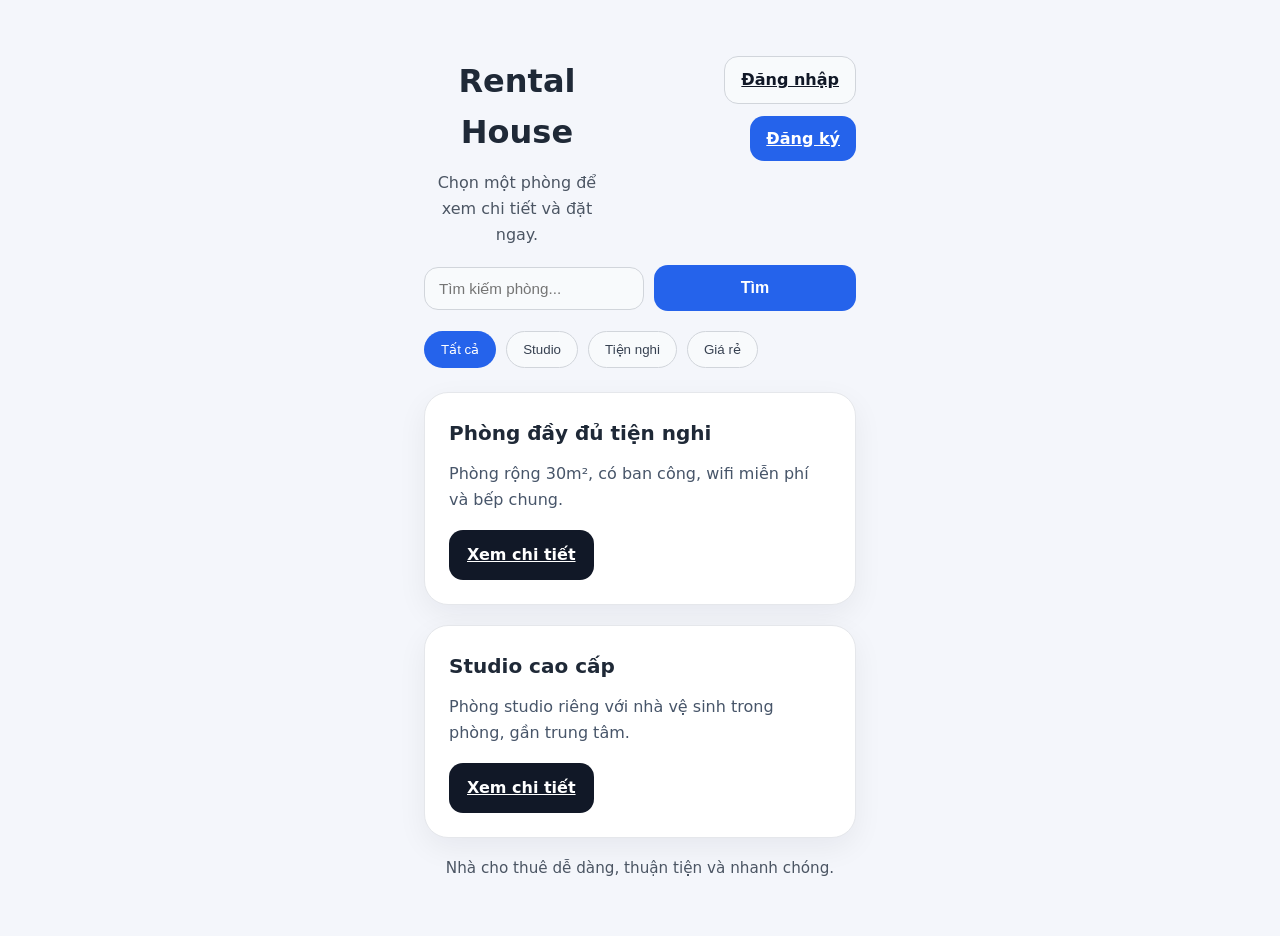
==== rental-house/index.html @ 6c4f319d "cập nhật css và index" ====
<!DOCTYPE html>
<html lang="en">
<head>
    <meta charset="UTF-8">
    <meta name="viewport" content="width=device-width, initial-scale=1.0">
    <title>Rental House</title>
    <link rel="stylesheet" href="assets/css/style.css">
</head>
<body>
    <div class="page-container">
        <header>
            <div class="top-row">
                <div class="hero-text">
                    <h1>Rental House</h1>
                    <p>Chọn một phòng để xem chi tiết và đặt ngay.</p>
                </div>
                <div class="top-actions">
                    <a class="button secondary" href="login.html">Đăng nhập</a>
                    <a class="button primary" href="register.html">Đăng ký</a>
                </div>
            </div>

            <div class="search-row">
                <div class="search-box">
                    <input type="search" placeholder="Tìm kiếm phòng...">
                    <button class="button primary" type="button">Tìm</button>
                </div>
            </div>

            <div class="nav-toolbar">
                <div class="filter-tabs">
                    <button class="tab active">Tất cả</button>
                    <button class="tab">Studio</button>
                    <button class="tab">Tiện nghi</button>
                    <button class="tab">Giá rẻ</button>
                </div>
            </div>
        </header>

        <main>
            <section class="house-list">
                <article class="card">
                    <h2>Phòng đầy đủ tiện nghi</h2>
                    <p>Phòng rộng 30m², có ban công, wifi miễn phí và bếp chung.</p>
                    <a class="button" href="room.html">Xem chi tiết</a>
                </article>

                <article class="card">
                    <h2>Studio cao cấp</h2>
                    <p>Phòng studio riêng với nhà vệ sinh trong phòng, gần trung tâm.</p>
                    <a class="button" href="room.html">Xem chi tiết</a>
                </article>
            </section>
        </main>

        <footer>
            <p>Nhà cho thuê dễ dàng, thuận tiện và nhanh chóng.</p>
        </footer>
    </div>
</body>
</html>
---- rental-house/assets/css/style.css ----
﻿* {
    box-sizing: border-box;
    margin: 0;
    padding: 0;
}

body {
    font-family: Inter, system-ui, sans-serif;
    background: #f4f6fb;
    color: #1f2937;
    line-height: 1.6;
}

.page-container {
    max-width: 480px;
    margin: 32px auto;
    padding: 24px;
}

header {
    text-align: center;
    margin-bottom: 24px;
}

h1 {
    margin-bottom: 12px;
    font-size: 2rem;
}

p {
    color: #4b5563;
}

.auth-card,
.profile-card {
    background: #ffffff;
    border: 1px solid #e5e7eb;
    border-radius: 20px;
    box-shadow: 0 14px 40px rgba(15, 23, 42, 0.08);
    padding: 24px;
}

.social-login {
    display: grid;
    gap: 12px;
    margin-bottom: 20px;
}

.social-button {
    width: 100%;
    padding: 12px 16px;
    border: none;
    border-radius: 12px;
    font-size: 0.95rem;
    cursor: pointer;
}

.social-button.google {
    background: #fff;
    color: #111;
    border: 1px solid #d1d5db;
}

.social-button.facebook {
    background: #1877f2;
    color: #fff;
}

.separator {
    display: flex;
    align-items: center;
    gap: 12px;
    margin: 20px 0;
    color: #6b7280;
    font-size: 0.85rem;
}

.separator::before,
.separator::after {
    content: "";
    flex: 1;
    height: 1px;
    background: #e5e7eb;
}

.form-field {
    display: block;
    font-size: 0.95rem;
    color: #334155;
    margin-bottom: 16px;
}

.form-field input {
    width: 100%;
    margin-top: 8px;
    padding: 12px 14px;
    border: 1px solid #d1d5db;
    border-radius: 12px;
    background: #f8fafc;
    font-size: 0.95rem;
}

.form-footer {
    display: flex;
    justify-content: flex-end;
    margin-bottom: 16px;
}

.text-link {
    color: #2563eb;
    text-decoration: none;
    font-size: 0.92rem;
}

.button {
    display: inline-flex;
    align-items: center;
    justify-content: center;
    width: 100%;
    padding: 14px 16px;
    border-radius: 14px;
    border: none;
    font-size: 1rem;
    font-weight: 600;
    cursor: pointer;
    transition: transform 0.15s ease, box-shadow 0.15s ease;
    background: #111827;
    color: #fff;
}

.button.primary {
    background: #2563eb;
}

.button.secondary {
    background: #f8fafc;
    color: #111827;
    border: 1px solid #d1d5db;
}

.button.danger {
    background: #dc2626;
}

.button:hover {
    transform: translateY(-1px);
}

footer {
    margin-top: 18px;
    text-align: center;
    font-size: 0.95rem;
}

footer a {
    color: #2563eb;
    text-decoration: none;
}

.profile-header {
    display: flex;
    align-items: center;
    gap: 16px;
    margin-bottom: 24px;
}

.avatar-placeholder {
    width: 72px;
    height: 72px;
    border-radius: 50%;
    background: #e0e7ff;
    color: #3730a3;
    display: grid;
    place-items: center;
    font-size: 2rem;
    font-weight: 700;
}

.profile-details {
    display: grid;
    gap: 12px;
    margin-bottom: 24px;
}

.profile-row {
    display: flex;
    justify-content: space-between;
    padding: 12px 16px;
    background: #f8fafc;
    border-radius: 14px;
    color: #334155;
}

.profile-row span {
    color: #6b7280;
}

.profile-actions {
    display: grid;
    gap: 12px;
}

.top-row {
    display: flex;
    justify-content: space-between;
    align-items: flex-start;
    gap: 24px;
    margin-bottom: 18px;
}

.top-actions {
    display: flex;
    justify-content: flex-end;
    gap: 12px;
    width: 100%;
    flex-wrap: wrap;
}

.top-actions .button {
    width: auto;
    padding: 10px 16px;
}

.hero-text {
    max-width: 70%;
}

.search-row {
    margin-bottom: 20px;
}

.nav-toolbar {
    display: grid;
    gap: 18px;
    margin-top: 8px;
}

.filter-tabs {
    display: flex;
    flex-wrap: wrap;
    gap: 10px;
}

.tab {
    padding: 10px 16px;
    border: 1px solid #d1d5db;
    border-radius: 999px;
    background: #f8fafc;
    color: #374151;
    cursor: pointer;
    transition: background 0.15s ease, color 0.15s ease;
}

.tab.active,
.tab:hover {
    background: #2563eb;
    color: #ffffff;
    border-color: transparent;
}

.search-box {
    display: flex;
    gap: 10px;
    align-items: center;
}

.search-box input {
    flex: 1;
    padding: 12px 14px;
    border: 1px solid #d1d5db;
    border-radius: 14px;
    background: #f8fafc;
    font-size: 0.95rem;
}

.house-list {
    display: grid;
    gap: 20px;
}

.card {
    background: #ffffff;
    border: 1px solid #e5e7eb;
    border-radius: 24px;
    padding: 24px;
    box-shadow: 0 10px 30px rgba(15, 23, 42, 0.06);
}

.card h2 {
    margin-bottom: 12px;
    font-size: 1.25rem;
}

.card p {
    margin-bottom: 18px;
    color: #475569;
}

.card .button {
    width: auto;
    padding: 12px 18px;
}

@media (max-width: 540px) {
    .page-container {
        padding: 18px;
    }

    .auth-card,
    .profile-card,
    .card {
        padding: 20px;
    }

    .search-box {
        flex-direction: column;
    }

    .search-box input {
        width: 100%;
    }
}
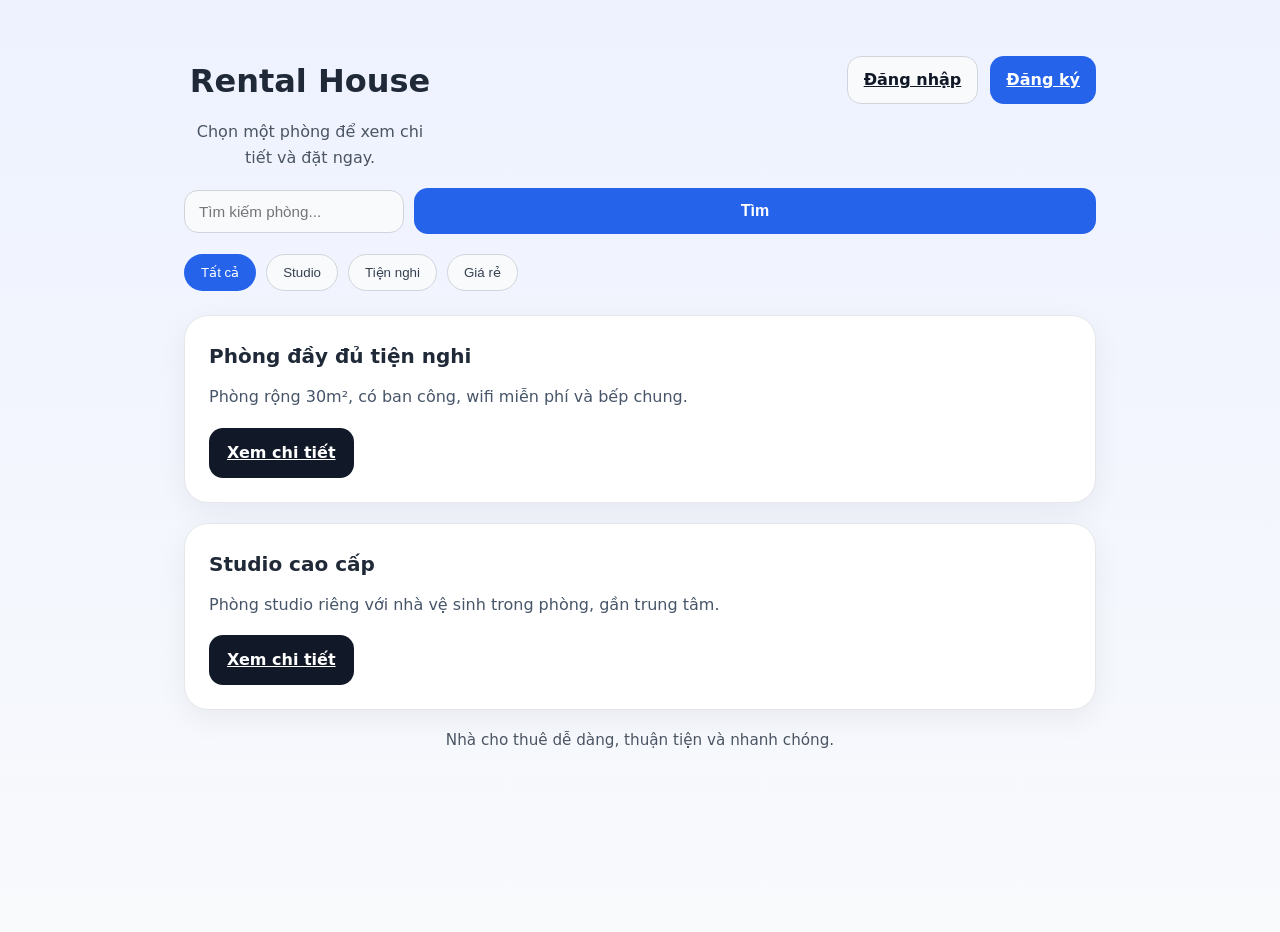
==== commit e319e0e0: "update index và thêm rooms , room-roomdetail" ====
--- a/rental-house/index.html
+++ b/rental-house/index.html
@@ -15,8 +15,8 @@
                     <p>Chọn một phòng để xem chi tiết và đặt ngay.</p>
                 </div>
                 <div class="top-actions">
-                    <a class="button secondary" href="login.html">Đăng nhập</a>
-                    <a class="button primary" href="register.html">Đăng ký</a>
+                    <a class="button secondary" href="logion and profile/login.html">Đăng nhập</a>
+                    <a class="button primary" href="logion and profile/register.html">Đăng ký</a>
                 </div>
             </div>
 
@@ -42,13 +42,13 @@
                 <article class="card">
                     <h2>Phòng đầy đủ tiện nghi</h2>
                     <p>Phòng rộng 30m², có ban công, wifi miễn phí và bếp chung.</p>
-                    <a class="button" href="room.html">Xem chi tiết</a>
+                    <a class="button" href="rooms.html">Xem chi tiết</a>
                 </article>
 
                 <article class="card">
                     <h2>Studio cao cấp</h2>
                     <p>Phòng studio riêng với nhà vệ sinh trong phòng, gần trung tâm.</p>
-                    <a class="button" href="room.html">Xem chi tiết</a>
+                    <a class="button" href="rooms.html">Xem chi tiết</a>
                 </article>
             </section>
         </main>
--- a/rental-house/assets/css/style.css
+++ b/rental-house/assets/css/style.css
@@ -6,15 +6,21 @@
 
 body {
     font-family: Inter, system-ui, sans-serif;
-    background: #f4f6fb;
+    background: linear-gradient(180deg, #eef2ff 0%, #f8fafc 100%);
     color: #1f2937;
     line-height: 1.6;
+    min-height: 100vh;
 }
 
 .page-container {
-    max-width: 480px;
+    max-width: 960px;
     margin: 32px auto;
     padding: 24px;
+}
+
+.page-container.rooms-page,
+.page-container.room-detail-page {
+    max-width: 1080px;
 }
 
 header {
@@ -301,22 +307,325 @@
     padding: 12px 18px;
 }
 
-@media (max-width: 540px) {
+.rooms-page .room-hero-card {
+    display: grid;
+    grid-template-columns: 1fr 1fr;
+    gap: 28px;
+    padding: 28px;
+    border-radius: 32px;
+    background: linear-gradient(135deg, #3730a3 0%, #2563eb 100%);
+    color: #ffffff;
+    overflow: hidden;
+    box-shadow: 0 28px 80px rgba(37, 99, 235, 0.18);
+}
+
+.rooms-page .room-hero-card img.room-hero-image {
+    width: 100%;
+    height: 340px;
+    object-fit: cover;
+    border-radius: 24px;
+    box-shadow: 0 20px 40px rgba(15, 23, 42, 0.22);
+}
+
+.rooms-page .room-hero-copy {
+    display: grid;
+    gap: 18px;
+    align-items: center;
+}
+
+.rooms-page .eyebrow {
+    text-transform: uppercase;
+    letter-spacing: 0.2em;
+    color: rgba(255, 255, 255, 0.72);
+    font-weight: 700;
+    font-size: 0.85rem;
+}
+
+.rooms-page .room-hero-copy h1 {
+    margin: 0;
+    font-size: clamp(2rem, 4vw, 3.25rem);
+    line-height: 1;
+}
+
+.rooms-page .room-hero-copy p {
+    margin: 0;
+    color: rgba(255, 255, 255, 0.9);
+    max-width: 680px;
+    font-size: 1rem;
+}
+
+.rooms-page .room-hero-actions {
+    display: flex;
+    flex-wrap: wrap;
+    gap: 12px;
+}
+
+.rooms-page .overview-banner {
+    display: grid;
+    grid-template-columns: repeat(auto-fit, minmax(180px, 1fr));
+    gap: 16px;
+    margin: 30px 0 18px;
+}
+
+.rooms-page .overview-item {
+    background: #ffffff;
+    border-radius: 22px;
+    padding: 18px 22px;
+    box-shadow: 0 18px 40px rgba(15, 23, 42, 0.08);
+}
+
+.rooms-page .overview-item strong {
+    display: block;
+    margin-bottom: 8px;
+    color: #111827;
+    font-size: 1.1rem;
+}
+
+.rooms-page .overview-item span {
+    color: #6b7280;
+    font-size: 0.95rem;
+}
+
+.rooms-page .search-bar {
+    display: grid;
+    gap: 18px;
+    margin-bottom: 28px;
+}
+
+.rooms-page .search-bar input {
+    width: 100%;
+    padding: 16px 18px;
+    border-radius: 20px;
+    border: 1px solid #d1d5db;
+    background: #ffffff;
+    font-size: 1rem;
+}
+
+.rooms-page .filter-row {
+    display: flex;
+    flex-wrap: wrap;
+    gap: 12px;
+}
+
+.rooms-page .filter-row button {
+    border-radius: 999px;
+    padding: 12px 18px;
+    border: 1px solid #d1d5db;
+    background: #ffffff;
+    color: #334155;
+    cursor: pointer;
+    transition: background 0.15s ease, color 0.15s ease;
+}
+
+.rooms-page .filter-row button.active,
+.rooms-page .filter-row button:hover {
+    background: #2563eb;
+    color: #ffffff;
+    border-color: transparent;
+}
+
+.rooms-page .house-list {
+    display: grid;
+    gap: 24px;
+}
+
+.rooms-page .listing-card {
+    grid-template-columns: 320px 1fr;
+    display: grid;
+    gap: 0;
+    background: #ffffff;
+    border-radius: 28px;
+    overflow: hidden;
+    box-shadow: 0 18px 48px rgba(15, 23, 42, 0.08);
+}
+
+.rooms-page .listing-image {
+    width: 100%;
+    min-height: 320px;
+    object-fit: cover;
+}
+
+.rooms-page .listing-info {
+    padding: 28px;
+    display: grid;
+    gap: 16px;
+}
+
+.rooms-page .listing-info h3 {
+    margin: 0;
+    font-size: 1.4rem;
+    color: #111827;
+}
+
+.rooms-page .listing-info p {
+    margin: 0;
+    color: #475569;
+    line-height: 1.7;
+}
+
+.rooms-page .listing-meta {
+    display: grid;
+    gap: 10px;
+    color: #475569;
+    font-size: 0.95rem;
+}
+
+.rooms-page .listing-meta span {
+    display: flex;
+    justify-content: space-between;
+    gap: 12px;
+}
+
+.rooms-page .listing-tag {
+    display: inline-flex;
+    align-items: center;
+    justify-content: center;
+    max-width: fit-content;
+    padding: 10px 16px;
+    border-radius: 999px;
+    border: 1px solid rgba(37, 99, 235, 0.18);
+    background: #eff6ff;
+    color: #2563eb;
+    font-size: 0.92rem;
+    font-weight: 600;
+}
+
+.room-detail-page .room-detail-header {
+    display: grid;
+    grid-template-columns: 1.8fr 1fr;
+    gap: 28px;
+    margin-bottom: 30px;
+}
+
+.room-detail-page .room-detail-header .room-hero-card {
+    background: #ffffff;
+    color: #111827;
+    border-radius: 32px;
+    padding: 0;
+    overflow: hidden;
+    box-shadow: 0 28px 80px rgba(15, 23, 42, 0.08);
+}
+
+.room-detail-page .room-detail-header .room-hero-card img {
+    width: 100%;
+    min-height: 440px;
+    object-fit: cover;
+}
+
+.room-detail-page .room-hero-content {
+    padding: 32px;
+    display: grid;
+    gap: 18px;
+}
+
+.room-detail-page .room-hero-content h1 {
+    margin: 0;
+    font-size: 2.25rem;
+    line-height: 1.05;
+}
+
+.room-detail-page .room-hero-content p {
+    margin: 0;
+    color: #475569;
+    font-size: 1rem;
+    line-height: 1.85;
+}
+
+.room-detail-page .room-hero-actions {
+    justify-content: flex-start;
+    flex-wrap: wrap;
+    gap: 12px;
+}
+
+.room-detail-page .room-detail-grid {
+    display: grid;
+    grid-template-columns: 2fr 1fr;
+    gap: 24px;
+    margin-bottom: 30px;
+}
+
+.room-detail-page .property-summary {
+    background: #ffffff;
+    border-radius: 32px;
+    padding: 28px;
+    box-shadow: 0 18px 45px rgba(15, 23, 42, 0.08);
+}
+
+.room-detail-page .property-summary h2 {
+    margin-top: 0;
+    margin-bottom: 18px;
+    font-size: 1.35rem;
+}
+
+.room-detail-page .property-summary p {
+    color: #475569;
+    line-height: 1.8;
+}
+
+.room-detail-page .property-details {
+    margin-top: 24px;
+    display: grid;
+    gap: 14px;
+}
+
+.room-detail-page .property-details span {
+    display: flex;
+    justify-content: space-between;
+    gap: 12px;
+    padding: 14px 0;
+    border-bottom: 1px solid #eef2ff;
+    color: #334155;
+}
+
+.room-detail-page .property-details span:last-child {
+    border-bottom: none;
+}
+
+.room-detail-page .property-details strong {
+    color: #0f172a;
+}
+
+.room-detail-page .property-details em {
+    color: #475569;
+    font-style: normal;
+}
+
+.room-detail-page .gallery-grid {
+    display: grid;
+    gap: 18px;
+}
+
+.room-detail-page .gallery-grid img {
+    width: 100%;
+    border-radius: 24px;
+    object-fit: cover;
+    min-height: 220px;
+}
+
+@media (max-width: 860px) {
+    .rooms-page .room-hero-card,
+    .rooms-page .listing-card,
+    .room-detail-page .room-detail-header,
+    .room-detail-page .room-detail-grid {
+        grid-template-columns: 1fr;
+    }
+
+    .rooms-page .filter-row,
+    .room-detail-page .room-detail-header {
+        grid-template-columns: 1fr;
+    }
+}
+
+@media (max-width: 640px) {
     .page-container {
         padding: 18px;
     }
 
-    .auth-card,
-    .profile-card,
-    .card {
-        padding: 20px;
+    .rooms-page .room-hero-copy h1 {
+        font-size: 2rem;
     }
 
-    .search-box {
-        flex-direction: column;
+    .rooms-page .listing-card {
+        border-radius: 22px;
     }
-
-    .search-box input {
-        width: 100%;
-    }
-}
+}
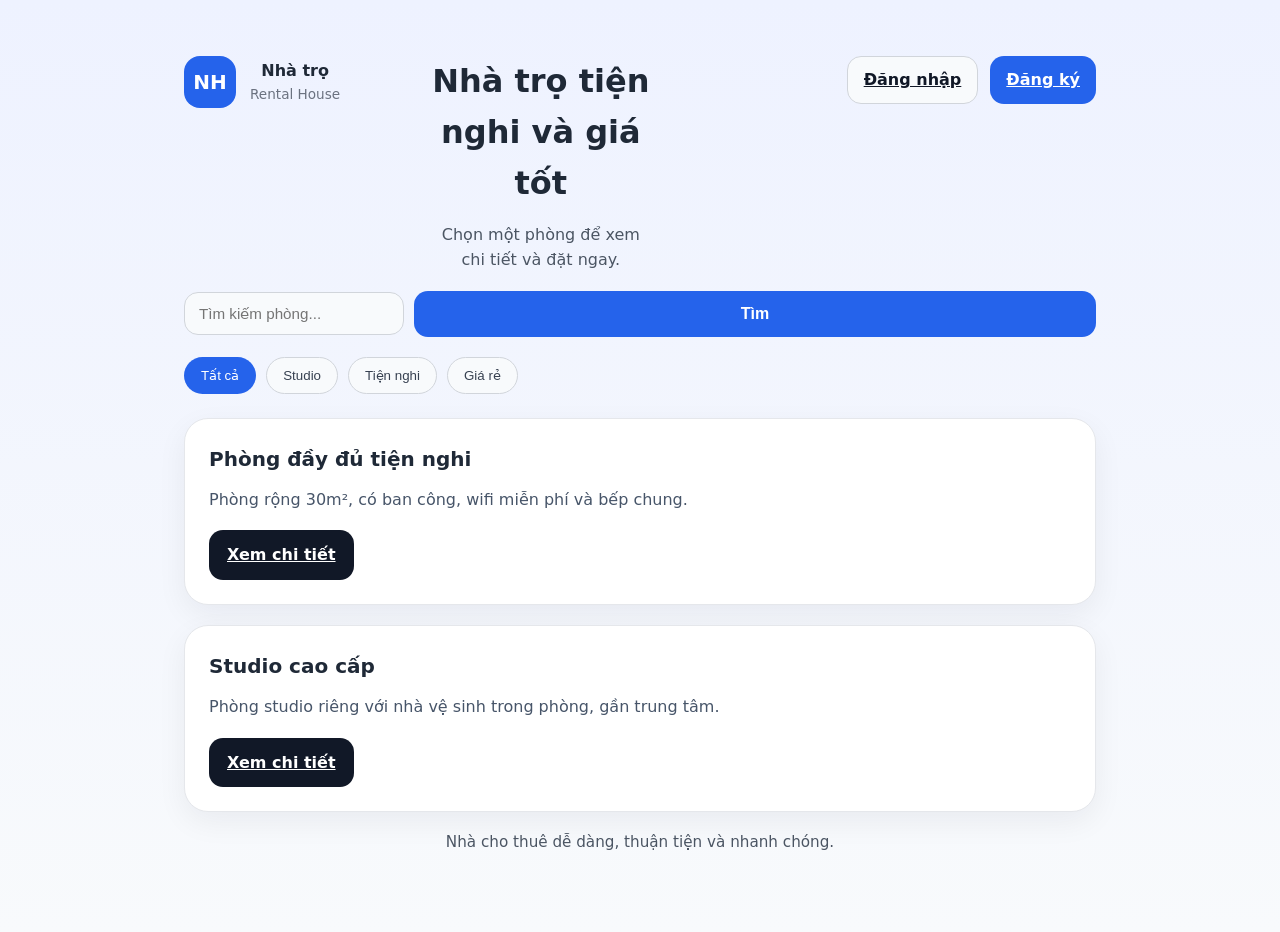
==== commit b66b5013: "sửa lại index" ====
--- a/rental-house/index.html
+++ b/rental-house/index.html
@@ -1,17 +1,24 @@
 <!DOCTYPE html>
-<html lang="en">
+<html lang="vi">
 <head>
     <meta charset="UTF-8">
     <meta name="viewport" content="width=device-width, initial-scale=1.0">
-    <title>Rental House</title>
+    <title>Nhà trọ</title>
     <link rel="stylesheet" href="assets/css/style.css">
 </head>
 <body>
     <div class="page-container">
         <header>
             <div class="top-row">
+                <div class="logo-brand">
+                    <div class="logo-icon">NH</div>
+                    <div class="logo-text">
+                        <strong>Nhà trọ</strong>
+                        <span>Rental House</span>
+                    </div>
+                </div>
                 <div class="hero-text">
-                    <h1>Rental House</h1>
+                    <h1>Nhà trọ tiện nghi và giá tốt</h1>
                     <p>Chọn một phòng để xem chi tiết và đặt ngay.</p>
                 </div>
                 <div class="top-actions">
--- a/rental-house/assets/css/style.css
+++ b/rental-house/assets/css/style.css
@@ -220,6 +220,36 @@
     gap: 12px;
     width: 100%;
     flex-wrap: wrap;
+}
+
+.logo-brand {
+    display: flex;
+    align-items: center;
+    gap: 14px;
+    min-width: 220px;
+}
+
+.logo-icon {
+    width: 52px;
+    height: 52px;
+    border-radius: 16px;
+    display: grid;
+    place-items: center;
+    background: #2563eb;
+    color: #ffffff;
+    font-weight: 700;
+    font-size: 1.25rem;
+}
+
+.logo-text strong {
+    display: block;
+    font-size: 1rem;
+}
+
+.logo-text span {
+    display: block;
+    font-size: 0.85rem;
+    color: #6b7280;
 }
 
 .top-actions .button {
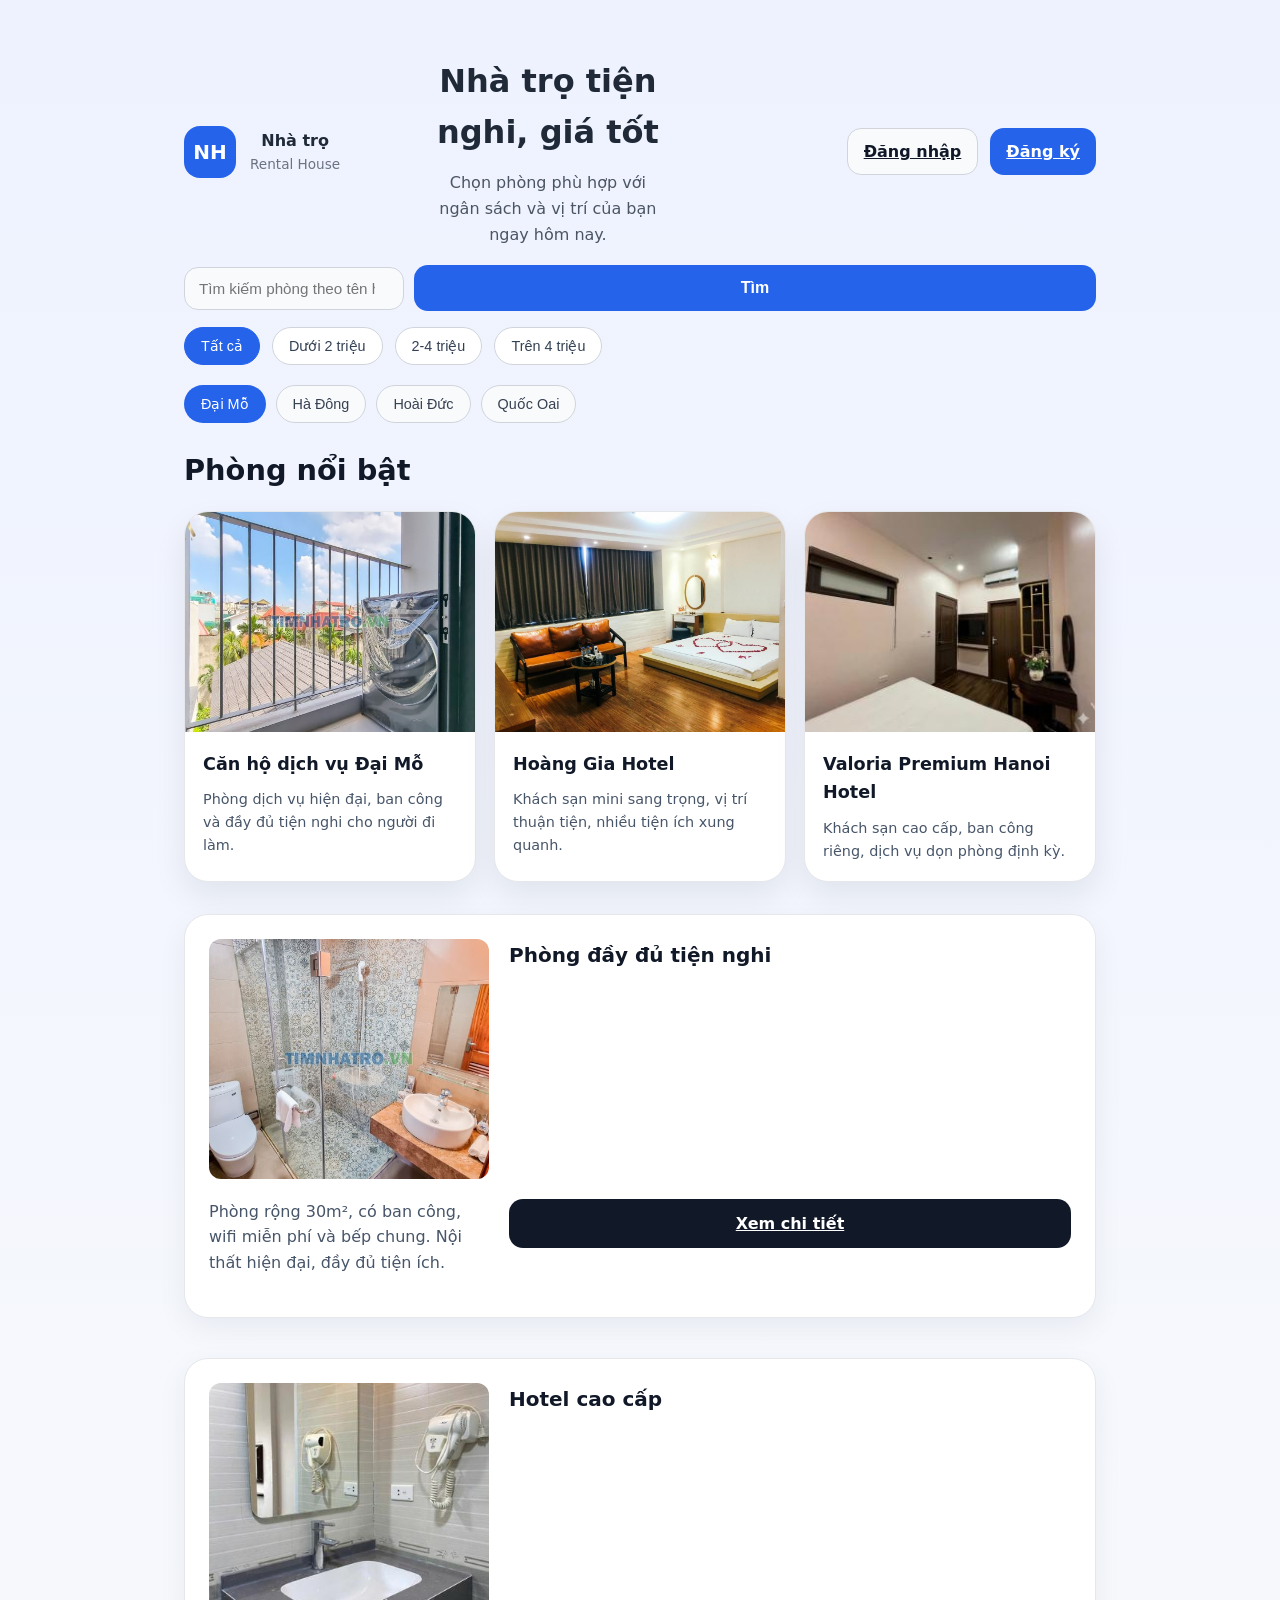
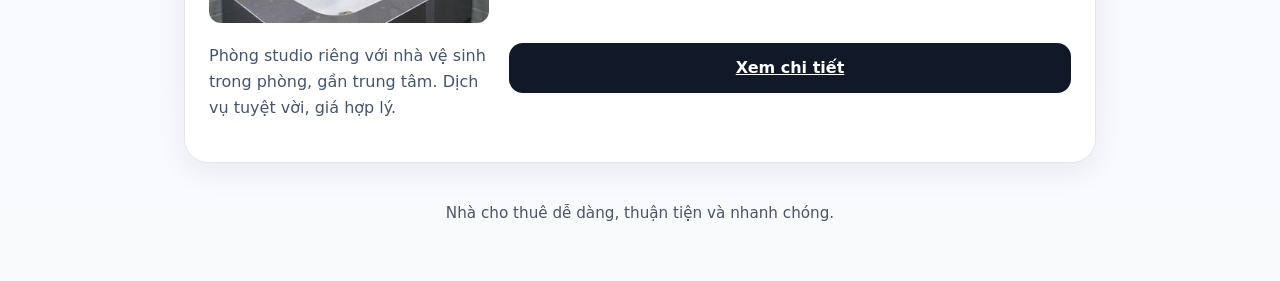
==== commit c9ac5564: "sửa chưa lại" ====
--- a/rental-house/index.html
+++ b/rental-house/index.html
@@ -5,6 +5,7 @@
     <meta name="viewport" content="width=device-width, initial-scale=1.0">
     <title>Nhà trọ</title>
     <link rel="stylesheet" href="assets/css/style.css">
+    <link rel="stylesheet" href="assets/css/rooms.css">
 </head>
 <body>
     <div class="page-container">
@@ -18,8 +19,8 @@
                     </div>
                 </div>
                 <div class="hero-text">
-                    <h1>Nhà trọ tiện nghi và giá tốt</h1>
-                    <p>Chọn một phòng để xem chi tiết và đặt ngay.</p>
+                    <h1>Nhà trọ tiện nghi, giá tốt</h1>
+                    <p>Chọn phòng phù hợp với ngân sách và vị trí của bạn ngay hôm nay.</p>
                 </div>
                 <div class="top-actions">
                     <a class="button secondary" href="logion and profile/login.html">Đăng nhập</a>
@@ -29,33 +30,72 @@
 
             <div class="search-row">
                 <div class="search-box">
-                    <input type="search" placeholder="Tìm kiếm phòng...">
+                    <input type="search" placeholder="Tìm kiếm phòng theo tên hoặc địa chỉ...">
                     <button class="button primary" type="button">Tìm</button>
+                </div>
+                <div class="filter-row">
+                    <button class="active" type="button">Tất cả</button>
+                    <button type="button">Dưới 2 triệu</button>
+                    <button type="button">2-4 triệu</button>
+                    <button type="button">Trên 4 triệu</button>
                 </div>
             </div>
 
             <div class="nav-toolbar">
                 <div class="filter-tabs">
-                    <button class="tab active">Tất cả</button>
-                    <button class="tab">Studio</button>
-                    <button class="tab">Tiện nghi</button>
-                    <button class="tab">Giá rẻ</button>
+                    <button class="tab active">Đại Mỗ</button>
+                    <button class="tab">Hà Đông</button>
+                    <button class="tab">Hoài Đức</button>
+                    <button class="tab">Quốc Oai</button>
                 </div>
             </div>
         </header>
 
         <main>
+            <section class="featured-rooms">
+                <h2>Phòng nổi bật</h2>
+                <div class="featured-grid">
+                    <a href="room-detail.html?room=daimo-1" class="room-card room-card-link">
+                        <img src="imgae/đại mỗ/(Căn hộ dịch vụ cao cấp)số 36 đường đại mỗ/1.jpg" alt="Căn hộ dịch vụ Đại Mỗ">
+                        <div class="room-card-content">
+                            <h3>Căn hộ dịch vụ Đại Mỗ</h3>
+                            <p>Phòng dịch vụ hiện đại, ban công và đầy đủ tiện nghi cho người đi làm.</p>
+                        </div>
+                    </a>
+                    <a href="room-detail.html?room=hoang-gia" class="room-card room-card-link">
+                        <img src="imgae/hà đông/Hoàng Gia Hotel/1.jpg" alt="Hoàng Gia Hotel">
+                        <div class="room-card-content">
+                            <h3>Hoàng Gia Hotel</h3>
+                            <p>Khách sạn mini sang trọng, vị trí thuận tiện, nhiều tiện ích xung quanh.</p>
+                        </div>
+                    </a>
+                    <a href="room-detail.html?room=valoria" class="room-card room-card-link">
+                        <img src="imgae/hoài đức/Valoria Premium Hanoi Hotel/1.jpg" alt="Valoria Premium Hanoi Hotel">
+                        <div class="room-card-content">
+                            <h3>Valoria Premium Hanoi Hotel</h3>
+                            <p>Khách sạn cao cấp, ban công riêng, dịch vụ dọn phòng định kỳ.</p>
+                        </div>
+                    </a>
+                </div>
+            </section>
+
             <section class="house-list">
-                <article class="card">
+                <article class="card card-featured">
+                    <div class="card-image">
+                        <img src="imgae/đại mỗ/(Căn hộ dịch vụ cao cấp)số 36 đường đại mỗ/2.jpg" alt="Phòng tiện nghi">
+                    </div>
                     <h2>Phòng đầy đủ tiện nghi</h2>
-                    <p>Phòng rộng 30m², có ban công, wifi miễn phí và bếp chung.</p>
-                    <a class="button" href="rooms.html">Xem chi tiết</a>
+                    <p>Phòng rộng 30m², có ban công, wifi miễn phí và bếp chung. Nội thất hiện đại, đầy đủ tiện ích.</p>
+                    <a class="button" href="room-detail.html?room=daimo-1">Xem chi tiết</a>
                 </article>
 
-                <article class="card">
-                    <h2>Studio cao cấp</h2>
-                    <p>Phòng studio riêng với nhà vệ sinh trong phòng, gần trung tâm.</p>
-                    <a class="button" href="rooms.html">Xem chi tiết</a>
+                <article class="card card-featured">
+                    <div class="card-image">
+                        <img src="imgae/hoài đức/Valoria Premium Hanoi Hotel/2.jpg" alt="Hotel cao cấp">
+                    </div>
+                    <h2>Hotel cao cấp</h2>
+                    <p>Phòng studio riêng với nhà vệ sinh trong phòng, gần trung tâm. Dịch vụ tuyệt vời, giá hợp lý.</p>
+                    <a class="button" href="room-detail.html?room=valoria">Xem chi tiết</a>
                 </article>
             </section>
         </main>
--- a/rental-house/assets/css/style.css
+++ b/rental-house/assets/css/style.css
@@ -209,7 +209,7 @@
 .top-row {
     display: flex;
     justify-content: space-between;
-    align-items: flex-start;
+    align-items: center;
     gap: 24px;
     margin-bottom: 18px;
 }
@@ -263,11 +263,52 @@
 
 .search-row {
     margin-bottom: 20px;
+    display: grid;
+    gap: 16px;
+}
+
+.search-box {
+    display: flex;
+    gap: 10px;
+    align-items: center;
+}
+
+.search-box input {
+    flex: 1;
+    padding: 12px 14px;
+    border: 1px solid #d1d5db;
+    border-radius: 14px;
+    background: #f8fafc;
+    font-size: 0.95rem;
+}
+
+.filter-row {
+    display: flex;
+    flex-wrap: wrap;
+    gap: 12px;
+}
+
+.filter-row button {
+    border-radius: 999px;
+    padding: 10px 16px;
+    border: 1px solid #d1d5db;
+    background: #ffffff;
+    color: #334155;
+    cursor: pointer;
+    font-size: 0.9rem;
+    transition: background 0.15s ease, color 0.15s ease;
+}
+
+.filter-row button.active,
+.filter-row button:hover {
+    background: #2563eb;
+    color: #ffffff;
+    border-color: #2563eb;
 }
 
 .nav-toolbar {
     display: grid;
-    gap: 18px;
+    gap: 16px;
     margin-top: 8px;
 }
 
@@ -284,6 +325,7 @@
     background: #f8fafc;
     color: #374151;
     cursor: pointer;
+    font-size: 0.9rem;
     transition: background 0.15s ease, color 0.15s ease;
 }
 
@@ -291,371 +333,159 @@
 .tab:hover {
     background: #2563eb;
     color: #ffffff;
-    border-color: transparent;
-}
-
-.search-box {
-    display: flex;
-    gap: 10px;
-    align-items: center;
-}
-
-.search-box input {
-    flex: 1;
-    padding: 12px 14px;
-    border: 1px solid #d1d5db;
+    border-color: #2563eb;
+}
+
+.search-bar {
+    display: grid;
+    gap: 14px;
+    margin-bottom: 24px;
+    padding: 20px;
+    background: #ffffff;
+    border-radius: 20px;
+    border: 1px solid #e5e7eb;
+    box-shadow: 0 10px 30px rgba(15, 23, 42, 0.06);
+}
+
+.search-bar input {
+    width: 100%;
+    padding: 14px 16px;
     border-radius: 14px;
-    background: #f8fafc;
-    font-size: 0.95rem;
-}
-
-.house-list {
-    display: grid;
-    gap: 20px;
-}
-
-.card {
+    border: 1px solid #d1d5db;
+    background: #f8fafc;
+    font-size: 0.95rem;
+}
+
+.search-bar input::placeholder {
+    color: #9ca3af;
+}
+
+.search-bar input:focus {
+    outline: none;
+    border-color: #2563eb;
+    background: #ffffff;
+}
+
+.section-title {
+    font-size: 1.6rem;
+    margin-bottom: 20px;
+    color: #111827;
+}
+
+.featured-rooms {
+    margin-bottom: 32px;
+}
+
+.featured-rooms h2 {
+    font-size: 1.8rem;
+    margin-bottom: 20px;
+    color: #111827;
+}
+
+.featured-grid {
+    display: grid;
+    grid-template-columns: repeat(auto-fit, minmax(280px, 1fr));
+    gap: 18px;
+    margin-bottom: 32px;
+}
+
+.room-card {
     background: #ffffff;
     border: 1px solid #e5e7eb;
-    border-radius: 24px;
-    padding: 24px;
-    box-shadow: 0 10px 30px rgba(15, 23, 42, 0.06);
-}
-
-.card h2 {
-    margin-bottom: 12px;
-    font-size: 1.25rem;
-}
-
-.card p {
-    margin-bottom: 18px;
-    color: #475569;
-}
-
-.card .button {
-    width: auto;
-    padding: 12px 18px;
-}
-
-.rooms-page .room-hero-card {
-    display: grid;
-    grid-template-columns: 1fr 1fr;
-    gap: 28px;
-    padding: 28px;
-    border-radius: 32px;
-    background: linear-gradient(135deg, #3730a3 0%, #2563eb 100%);
-    color: #ffffff;
+    border-radius: 16px;
     overflow: hidden;
-    box-shadow: 0 28px 80px rgba(37, 99, 235, 0.18);
-}
-
-.rooms-page .room-hero-card img.room-hero-image {
-    width: 100%;
-    height: 340px;
+    box-shadow: 0 4px 12px rgba(15, 23, 42, 0.06);
+    transition: transform 0.2s ease, box-shadow 0.2s ease;
+}
+
+.room-card:hover {
+    transform: translateY(-4px);
+    box-shadow: 0 12px 24px rgba(15, 23, 42, 0.12);
+}
+
+.room-card img {
+    width: 100%;
+    height: 200px;
     object-fit: cover;
-    border-radius: 24px;
-    box-shadow: 0 20px 40px rgba(15, 23, 42, 0.22);
-}
-
-.rooms-page .room-hero-copy {
-    display: grid;
-    gap: 18px;
-    align-items: center;
-}
-
-.rooms-page .eyebrow {
-    text-transform: uppercase;
-    letter-spacing: 0.2em;
-    color: rgba(255, 255, 255, 0.72);
-    font-weight: 700;
-    font-size: 0.85rem;
-}
-
-.rooms-page .room-hero-copy h1 {
-    margin: 0;
-    font-size: clamp(2rem, 4vw, 3.25rem);
-    line-height: 1;
-}
-
-.rooms-page .room-hero-copy p {
-    margin: 0;
-    color: rgba(255, 255, 255, 0.9);
-    max-width: 680px;
-    font-size: 1rem;
-}
-
-.rooms-page .room-hero-actions {
-    display: flex;
-    flex-wrap: wrap;
-    gap: 12px;
-}
-
-.rooms-page .overview-banner {
-    display: grid;
-    grid-template-columns: repeat(auto-fit, minmax(180px, 1fr));
-    gap: 16px;
-    margin: 30px 0 18px;
-}
-
-.rooms-page .overview-item {
-    background: #ffffff;
-    border-radius: 22px;
-    padding: 18px 22px;
-    box-shadow: 0 18px 40px rgba(15, 23, 42, 0.08);
-}
-
-.rooms-page .overview-item strong {
     display: block;
+}
+
+.room-card-content {
+    padding: 16px;
+}
+
+.room-card-content h3 {
+    font-size: 1.1rem;
     margin-bottom: 8px;
     color: #111827;
-    font-size: 1.1rem;
-}
-
-.rooms-page .overview-item span {
+}
+
+.room-card-content p {
+    font-size: 0.9rem;
     color: #6b7280;
-    font-size: 0.95rem;
-}
-
-.rooms-page .search-bar {
-    display: grid;
-    gap: 18px;
-    margin-bottom: 28px;
-}
-
-.rooms-page .search-bar input {
-    width: 100%;
-    padding: 16px 18px;
-    border-radius: 20px;
-    border: 1px solid #d1d5db;
-    background: #ffffff;
-    font-size: 1rem;
-}
-
-.rooms-page .filter-row {
-    display: flex;
-    flex-wrap: wrap;
-    gap: 12px;
-}
-
-.rooms-page .filter-row button {
-    border-radius: 999px;
-    padding: 12px 18px;
-    border: 1px solid #d1d5db;
-    background: #ffffff;
-    color: #334155;
-    cursor: pointer;
-    transition: background 0.15s ease, color 0.15s ease;
-}
-
-.rooms-page .filter-row button.active,
-.rooms-page .filter-row button:hover {
-    background: #2563eb;
-    color: #ffffff;
-    border-color: transparent;
-}
-
-.rooms-page .house-list {
-    display: grid;
-    gap: 24px;
-}
-
-.rooms-page .listing-card {
-    grid-template-columns: 320px 1fr;
-    display: grid;
-    gap: 0;
-    background: #ffffff;
-    border-radius: 28px;
+    line-height: 1.5;
+}
+
+.room-card-link {
+    text-decoration: none;
+    color: inherit;
+    display: block;
+}
+
+.room-card-link:hover .room-card-content h3 {
+    color: #2563eb;
+}
+
+.card-featured {
+    display: grid;
+    grid-template-columns: 280px 1fr;
+    gap: 20px;
+    align-items: start;
+    background: #ffffff;
+    border: 1px solid #e5e7eb;
+    border-radius: 16px;
+    padding: 20px;
+    margin-bottom: 20px;
+    box-shadow: 0 4px 12px rgba(15, 23, 42, 0.06);
+}
+
+.card-image {
+    width: 100%;
+    height: 240px;
+    border-radius: 12px;
     overflow: hidden;
-    box-shadow: 0 18px 48px rgba(15, 23, 42, 0.08);
-}
-
-.rooms-page .listing-image {
-    width: 100%;
-    min-height: 320px;
+}
+
+.card-image img {
+    width: 100%;
+    height: 100%;
     object-fit: cover;
 }
 
-.rooms-page .listing-info {
-    padding: 28px;
-    display: grid;
-    gap: 16px;
-}
-
-.rooms-page .listing-info h3 {
-    margin: 0;
-    font-size: 1.4rem;
+.card-featured h2 {
+    font-size: 1.5rem;
+    margin-bottom: 12px;
     color: #111827;
 }
 
-.rooms-page .listing-info p {
-    margin: 0;
-    color: #475569;
-    line-height: 1.7;
-}
-
-.rooms-page .listing-meta {
-    display: grid;
-    gap: 10px;
-    color: #475569;
-    font-size: 0.95rem;
-}
-
-.rooms-page .listing-meta span {
-    display: flex;
-    justify-content: space-between;
-    gap: 12px;
-}
-
-.rooms-page .listing-tag {
-    display: inline-flex;
-    align-items: center;
-    justify-content: center;
-    max-width: fit-content;
-    padding: 10px 16px;
-    border-radius: 999px;
-    border: 1px solid rgba(37, 99, 235, 0.18);
-    background: #eff6ff;
-    color: #2563eb;
-    font-size: 0.92rem;
-    font-weight: 600;
-}
-
-.room-detail-page .room-detail-header {
-    display: grid;
-    grid-template-columns: 1.8fr 1fr;
-    gap: 28px;
-    margin-bottom: 30px;
-}
-
-.room-detail-page .room-detail-header .room-hero-card {
-    background: #ffffff;
-    color: #111827;
-    border-radius: 32px;
-    padding: 0;
-    overflow: hidden;
-    box-shadow: 0 28px 80px rgba(15, 23, 42, 0.08);
-}
-
-.room-detail-page .room-detail-header .room-hero-card img {
-    width: 100%;
-    min-height: 440px;
-    object-fit: cover;
-}
-
-.room-detail-page .room-hero-content {
-    padding: 32px;
-    display: grid;
-    gap: 18px;
-}
-
-.room-detail-page .room-hero-content h1 {
-    margin: 0;
-    font-size: 2.25rem;
-    line-height: 1.05;
-}
-
-.room-detail-page .room-hero-content p {
-    margin: 0;
-    color: #475569;
-    font-size: 1rem;
-    line-height: 1.85;
-}
-
-.room-detail-page .room-hero-actions {
-    justify-content: flex-start;
-    flex-wrap: wrap;
-    gap: 12px;
-}
-
-.room-detail-page .room-detail-grid {
-    display: grid;
-    grid-template-columns: 2fr 1fr;
-    gap: 24px;
-    margin-bottom: 30px;
-}
-
-.room-detail-page .property-summary {
-    background: #ffffff;
-    border-radius: 32px;
-    padding: 28px;
-    box-shadow: 0 18px 45px rgba(15, 23, 42, 0.08);
-}
-
-.room-detail-page .property-summary h2 {
-    margin-top: 0;
-    margin-bottom: 18px;
-    font-size: 1.35rem;
-}
-
-.room-detail-page .property-summary p {
-    color: #475569;
-    line-height: 1.8;
-}
-
-.room-detail-page .property-details {
-    margin-top: 24px;
-    display: grid;
-    gap: 14px;
-}
-
-.room-detail-page .property-details span {
-    display: flex;
-    justify-content: space-between;
-    gap: 12px;
-    padding: 14px 0;
-    border-bottom: 1px solid #eef2ff;
-    color: #334155;
-}
-
-.room-detail-page .property-details span:last-child {
-    border-bottom: none;
-}
-
-.room-detail-page .property-details strong {
-    color: #0f172a;
-}
-
-.room-detail-page .property-details em {
-    color: #475569;
-    font-style: normal;
-}
-
-.room-detail-page .gallery-grid {
-    display: grid;
-    gap: 18px;
-}
-
-.room-detail-page .gallery-grid img {
-    width: 100%;
-    border-radius: 24px;
-    object-fit: cover;
-    min-height: 220px;
-}
-
-@media (max-width: 860px) {
-    .rooms-page .room-hero-card,
-    .rooms-page .listing-card,
-    .room-detail-page .room-detail-header,
-    .room-detail-page .room-detail-grid {
+.card-featured p {
+    margin-bottom: 16px;
+    color: #6b7280;
+    line-height: 1.6;
+}
+
+.card-featured .button {
+    width: fit-content;
+}
+
+@media (max-width: 768px) {
+    .card-featured {
         grid-template-columns: 1fr;
     }
 
-    .rooms-page .filter-row,
-    .room-detail-page .room-detail-header {
-        grid-template-columns: 1fr;
+    .card-image {
+        height: 200px;
     }
 }
 
-@media (max-width: 640px) {
-    .page-container {
-        padding: 18px;
-    }
-
-    .rooms-page .room-hero-copy h1 {
-        font-size: 2rem;
-    }
-
-    .rooms-page .listing-card {
-        border-radius: 22px;
-    }
-}
+
--- a/rental-house/assets/css/rooms.css
+++ b/rental-house/assets/css/rooms.css
@@ -0,0 +1,502 @@
+.top-row {
+    display: flex;
+    justify-content: space-between;
+    align-items: center;
+    gap: 24px;
+    margin-bottom: 18px;
+}
+
+.top-actions {
+    display: flex;
+    justify-content: flex-end;
+    gap: 12px;
+    width: 100%;
+    flex-wrap: wrap;
+}
+
+.logo-brand {
+    display: flex;
+    align-items: center;
+    gap: 14px;
+    min-width: 220px;
+}
+
+.logo-icon {
+    width: 52px;
+    height: 52px;
+    border-radius: 16px;
+    display: grid;
+    place-items: center;
+    background: #2563eb;
+    color: #ffffff;
+    font-weight: 700;
+    font-size: 1.25rem;
+}
+
+.logo-text strong {
+    display: block;
+    font-size: 1rem;
+}
+
+.logo-text span {
+    display: block;
+    font-size: 0.85rem;
+    color: #6b7280;
+}
+
+.top-actions .button {
+    width: auto;
+    padding: 10px 16px;
+}
+
+.hero-text {
+    max-width: 70%;
+}
+
+.search-row {
+    margin-bottom: 20px;
+}
+
+.search-box {
+    display: flex;
+    gap: 10px;
+    align-items: center;
+}
+
+.search-box input {
+    flex: 1;
+    padding: 12px 14px;
+    border: 1px solid #d1d5db;
+    border-radius: 14px;
+    background: #f8fafc;
+    font-size: 0.95rem;
+}
+
+.featured-rooms {
+    margin-bottom: 30px;
+}
+
+.featured-rooms h2 {
+    font-size: 1.8rem;
+    margin-bottom: 18px;
+    color: #111827;
+}
+
+.featured-grid {
+    display: grid;
+    grid-template-columns: repeat(3, minmax(0, 1fr));
+    gap: 18px;
+}
+
+.room-card {
+    background: #ffffff;
+    border: 1px solid #e5e7eb;
+    border-radius: 24px;
+    overflow: hidden;
+    box-shadow: 0 14px 32px rgba(15, 23, 42, 0.08);
+}
+
+.room-card img {
+    width: 100%;
+    display: block;
+    height: 220px;
+    object-fit: cover;
+}
+
+.room-card-content {
+    padding: 18px;
+    display: grid;
+    gap: 10px;
+}
+
+.room-card-content h3 {
+    margin: 0;
+    font-size: 1.1rem;
+    color: #111827;
+}
+
+.room-card-content p {
+    margin: 0;
+    color: #475569;
+    line-height: 1.6;
+}
+
+.nav-toolbar {
+    display: grid;
+    gap: 18px;
+    margin-top: 8px;
+}
+
+.filter-tabs {
+    display: flex;
+    flex-wrap: wrap;
+    gap: 10px;
+}
+
+.tab {
+    padding: 10px 16px;
+    border: 1px solid #d1d5db;
+    border-radius: 999px;
+    background: #f8fafc;
+    color: #374151;
+    cursor: pointer;
+    transition: background 0.15s ease, color 0.15s ease;
+}
+
+.tab.active,
+.tab:hover {
+    background: #2563eb;
+    color: #ffffff;
+    border-color: transparent;
+}
+
+.house-list {
+    display: grid;
+    gap: 20px;
+}
+
+.card {
+    background: #ffffff;
+    border: 1px solid #e5e7eb;
+    border-radius: 24px;
+    padding: 24px;
+    box-shadow: 0 10px 30px rgba(15, 23, 42, 0.06);
+}
+
+.card h2 {
+    margin-bottom: 12px;
+    font-size: 1.25rem;
+}
+
+.card p {
+    margin-bottom: 18px;
+    color: #475569;
+}
+
+.card .button {
+    width: auto;
+    padding: 12px 18px;
+}
+
+.rooms-page .room-hero-card {
+    display: grid;
+    grid-template-columns: 1fr 1fr;
+    gap: 28px;
+    padding: 28px;
+    border-radius: 32px;
+    background: linear-gradient(135deg, #3730a3 0%, #2563eb 100%);
+    color: #ffffff;
+    overflow: hidden;
+    box-shadow: 0 28px 80px rgba(37, 99, 235, 0.18);
+}
+
+.rooms-page .room-hero-card img.room-hero-image {
+    width: 100%;
+    height: 340px;
+    object-fit: cover;
+    border-radius: 24px;
+    box-shadow: 0 20px 40px rgba(15, 23, 42, 0.22);
+}
+
+.rooms-page .room-hero-copy {
+    display: grid;
+    gap: 18px;
+    align-items: center;
+}
+
+.rooms-page .eyebrow {
+    text-transform: uppercase;
+    letter-spacing: 0.2em;
+    color: rgba(255, 255, 255, 0.72);
+    font-weight: 700;
+    font-size: 0.85rem;
+}
+
+.rooms-page .room-hero-copy h1 {
+    margin: 0;
+    font-size: clamp(2rem, 4vw, 3.25rem);
+    line-height: 1;
+}
+
+.rooms-page .room-hero-copy p {
+    margin: 0;
+    color: rgba(255, 255, 255, 0.9);
+    max-width: 680px;
+    font-size: 1rem;
+}
+
+.rooms-page .room-hero-actions {
+    display: flex;
+    flex-wrap: wrap;
+    gap: 12px;
+}
+
+.rooms-page .overview-banner {
+    display: grid;
+    grid-template-columns: repeat(auto-fit, minmax(180px, 1fr));
+    gap: 16px;
+    margin: 30px 0 18px;
+}
+
+.rooms-page .overview-item {
+    background: #ffffff;
+    border-radius: 22px;
+    padding: 18px 22px;
+    box-shadow: 0 18px 40px rgba(15, 23, 42, 0.08);
+}
+
+.rooms-page .overview-item strong {
+    display: block;
+    margin-bottom: 8px;
+    color: #111827;
+    font-size: 1.1rem;
+}
+
+.rooms-page .overview-item span {
+    color: #6b7280;
+    font-size: 0.95rem;
+}
+
+.rooms-page .search-bar {
+    display: grid;
+    gap: 18px;
+    margin-bottom: 28px;
+}
+
+.rooms-page .search-bar input {
+    width: 100%;
+    padding: 16px 18px;
+    border-radius: 20px;
+    border: 1px solid #d1d5db;
+    background: #ffffff;
+    font-size: 1rem;
+}
+
+.rooms-page .filter-row {
+    display: flex;
+    flex-wrap: wrap;
+    gap: 12px;
+}
+
+.rooms-page .filter-row button {
+    border-radius: 999px;
+    padding: 12px 18px;
+    border: 1px solid #d1d5db;
+    background: #ffffff;
+    color: #334155;
+    cursor: pointer;
+    transition: background 0.15s ease, color 0.15s ease;
+}
+
+.rooms-page .filter-row button.active,
+.rooms-page .filter-row button:hover {
+    background: #2563eb;
+    color: #ffffff;
+    border-color: transparent;
+}
+
+.rooms-page .house-list {
+    display: grid;
+    gap: 24px;
+}
+
+.rooms-page .listing-card {
+    grid-template-columns: 320px 1fr;
+    display: grid;
+    gap: 0;
+    background: #ffffff;
+    border-radius: 28px;
+    overflow: hidden;
+    box-shadow: 0 18px 48px rgba(15, 23, 42, 0.08);
+}
+
+.rooms-page .listing-image {
+    width: 100%;
+    min-height: 320px;
+    object-fit: cover;
+}
+
+.rooms-page .listing-info {
+    padding: 28px;
+    display: grid;
+    gap: 16px;
+}
+
+.rooms-page .listing-info h3 {
+    margin: 0;
+    font-size: 1.4rem;
+    color: #111827;
+}
+
+.rooms-page .listing-info p {
+    margin: 0;
+    color: #475569;
+    line-height: 1.7;
+}
+
+.rooms-page .listing-meta {
+    display: grid;
+    gap: 10px;
+    color: #475569;
+    font-size: 0.95rem;
+}
+
+.rooms-page .listing-meta span {
+    display: flex;
+    justify-content: space-between;
+    gap: 12px;
+}
+
+.rooms-page .listing-tag {
+    display: inline-flex;
+    align-items: center;
+    justify-content: center;
+    max-width: fit-content;
+    padding: 10px 16px;
+    border-radius: 999px;
+    border: 1px solid rgba(37, 99, 235, 0.18);
+    background: #eff6ff;
+    color: #2563eb;
+    font-size: 0.92rem;
+    font-weight: 600;
+}
+
+.room-detail-page .room-detail-header {
+    display: grid;
+    grid-template-columns: 1.8fr 1fr;
+    gap: 28px;
+    margin-bottom: 30px;
+}
+
+.room-detail-page .room-detail-header .room-hero-card {
+    background: #ffffff;
+    color: #111827;
+    border-radius: 32px;
+    padding: 0;
+    overflow: hidden;
+    box-shadow: 0 28px 80px rgba(15, 23, 42, 0.08);
+}
+
+.room-detail-page .room-detail-header .room-hero-card img {
+    width: 100%;
+    min-height: 440px;
+    object-fit: cover;
+}
+
+.room-detail-page .room-hero-content {
+    padding: 32px;
+    display: grid;
+    gap: 18px;
+}
+
+.room-detail-page .room-hero-content h1 {
+    margin: 0;
+    font-size: 2.25rem;
+    line-height: 1.05;
+}
+
+.room-detail-page .room-hero-content p {
+    margin: 0;
+    color: #475569;
+    font-size: 1rem;
+    line-height: 1.85;
+}
+
+.room-detail-page .room-hero-actions {
+    justify-content: flex-start;
+    flex-wrap: wrap;
+    gap: 12px;
+}
+
+.room-detail-page .room-detail-grid {
+    display: grid;
+    grid-template-columns: 2fr 1fr;
+    gap: 24px;
+    margin-bottom: 30px;
+}
+
+.room-detail-page .property-summary {
+    background: #ffffff;
+    border-radius: 32px;
+    padding: 28px;
+    box-shadow: 0 18px 45px rgba(15, 23, 42, 0.08);
+}
+
+.room-detail-page .property-summary h2 {
+    margin-top: 0;
+    margin-bottom: 18px;
+    font-size: 1.35rem;
+}
+
+.room-detail-page .property-summary p {
+    color: #475569;
+    line-height: 1.8;
+}
+
+.room-detail-page .property-details {
+    margin-top: 24px;
+    display: grid;
+    gap: 14px;
+}
+
+.room-detail-page .property-details span {
+    display: flex;
+    justify-content: space-between;
+    gap: 12px;
+    padding: 14px 0;
+    border-bottom: 1px solid #eef2ff;
+    color: #334155;
+}
+
+.room-detail-page .property-details span:last-child {
+    border-bottom: none;
+}
+
+.room-detail-page .property-details strong {
+    color: #0f172a;
+}
+
+.room-detail-page .property-details em {
+    color: #475569;
+    font-style: normal;
+}
+
+.room-detail-page .gallery-grid {
+    display: grid;
+    gap: 18px;
+}
+
+.room-detail-page .gallery-grid img {
+    width: 100%;
+    border-radius: 24px;
+    object-fit: cover;
+    min-height: 220px;
+}
+
+@media (max-width: 860px) {
+    .rooms-page .room-hero-card,
+    .rooms-page .listing-card,
+    .room-detail-page .room-detail-header,
+    .room-detail-page .room-detail-grid {
+        grid-template-columns: 1fr;
+    }
+
+    .rooms-page .filter-row,
+    .room-detail-page .room-detail-header {
+        grid-template-columns: 1fr;
+    }
+}
+
+@media (max-width: 640px) {
+    .page-container {
+        padding: 18px;
+    }
+
+    .rooms-page .room-hero-copy h1 {
+        font-size: 2rem;
+    }
+
+    .rooms-page .listing-card {
+        border-radius: 22px;
+    }
+}
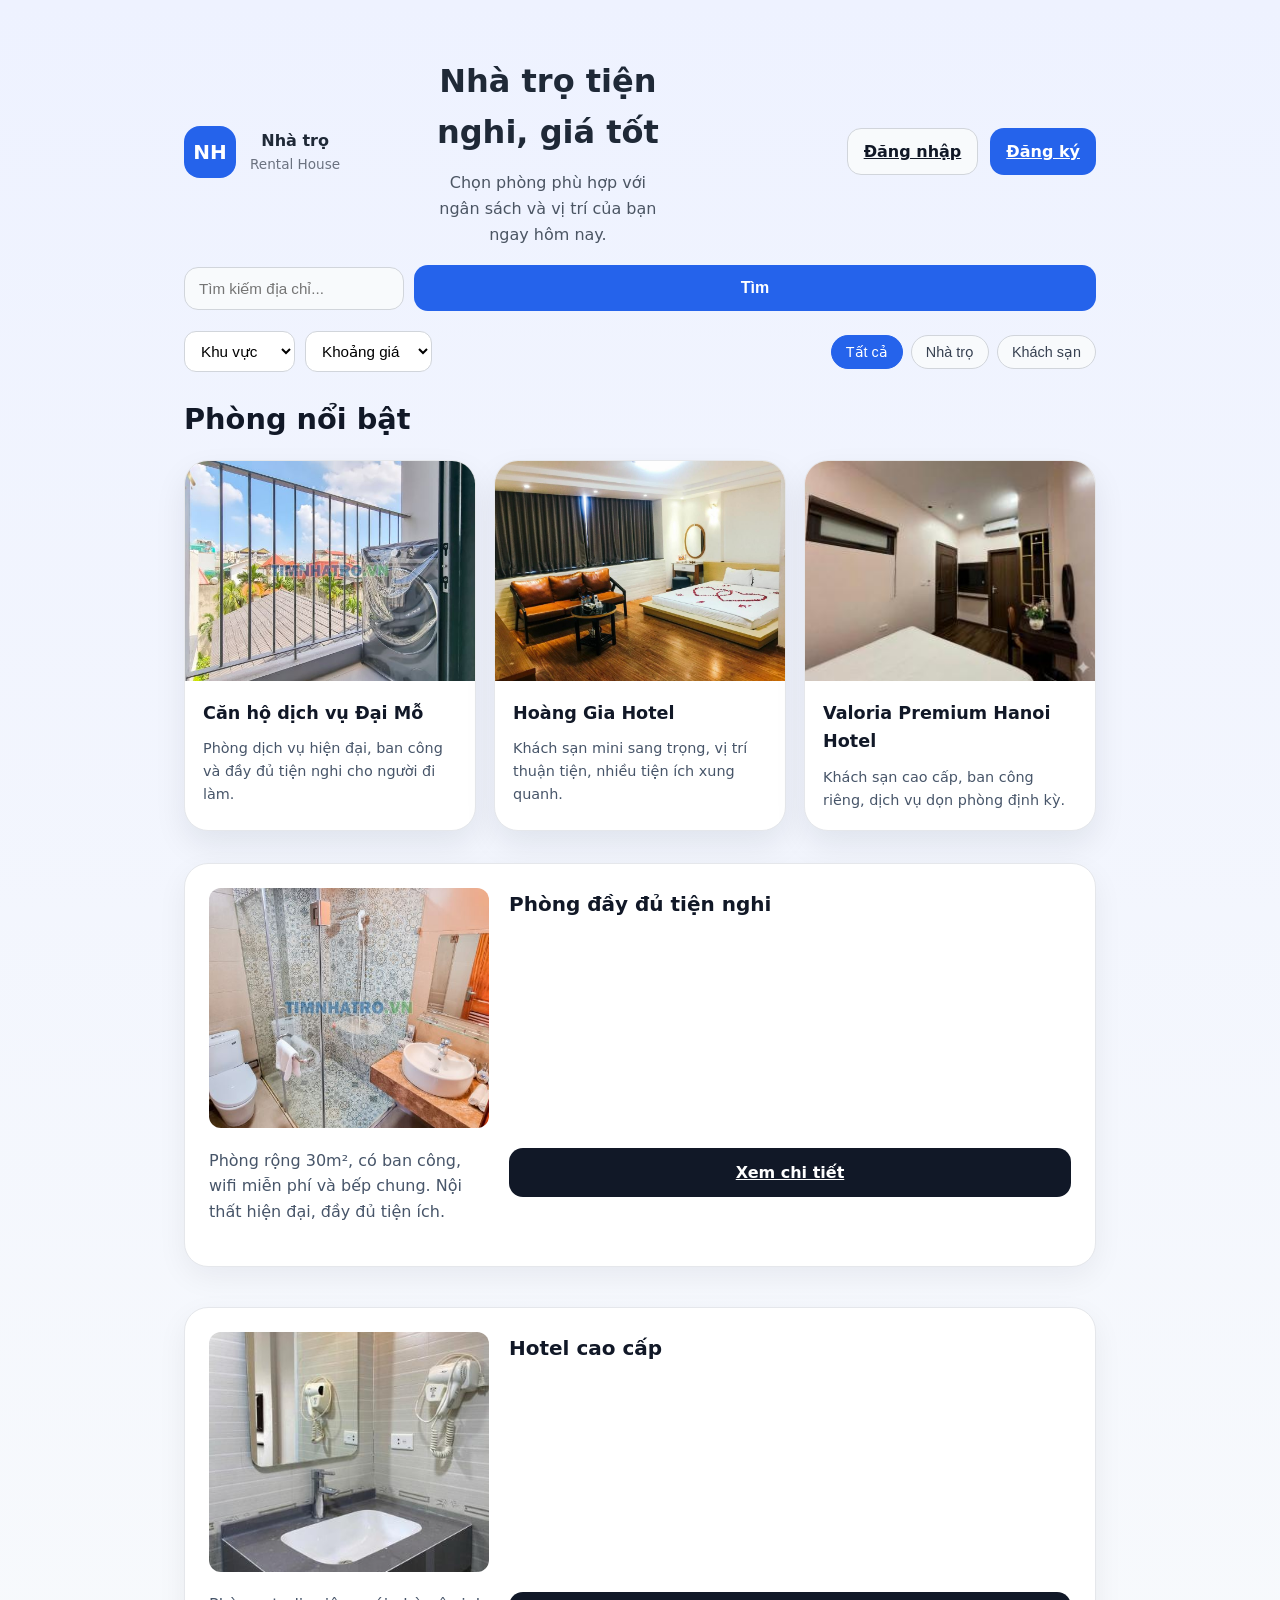
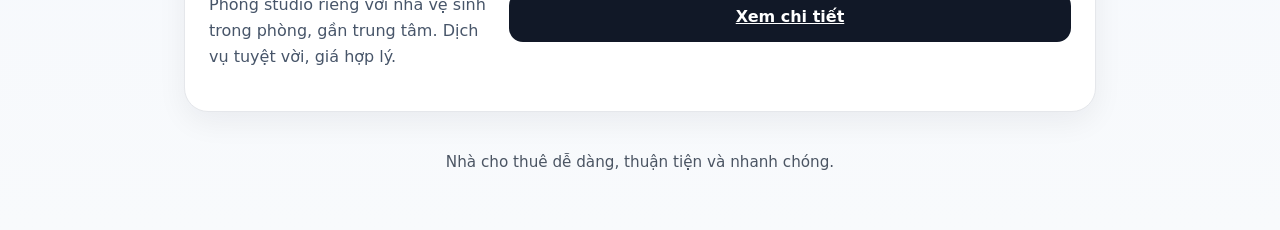
==== commit 9fe75af8: "sửa và thêm file chưa viết" ====
--- a/rental-house/index.html
+++ b/rental-house/index.html
@@ -30,23 +30,31 @@
 
             <div class="search-row">
                 <div class="search-box">
-                    <input type="search" placeholder="Tìm kiếm phòng theo tên hoặc địa chỉ...">
+                    <input type="search" placeholder="Tìm kiếm địa chỉ...">
                     <button class="button primary" type="button">Tìm</button>
-                </div>
-                <div class="filter-row">
-                    <button class="active" type="button">Tất cả</button>
-                    <button type="button">Dưới 2 triệu</button>
-                    <button type="button">2-4 triệu</button>
-                    <button type="button">Trên 4 triệu</button>
                 </div>
             </div>
 
-            <div class="nav-toolbar">
-                <div class="filter-tabs">
-                    <button class="tab active">Đại Mỗ</button>
-                    <button class="tab">Hà Đông</button>
-                    <button class="tab">Hoài Đức</button>
-                    <button class="tab">Quốc Oai</button>
+            <div class="compact-filters">
+                <div class="filter-left">
+                    <select id="location-select" class="filter-select" aria-label="Khu vực">
+                        <option value="all">Khu vực</option>
+                        <option value="dai-mo">Đại Mỗ</option>
+                        <option value="ha-dong">Hà Đông</option>
+                        <option value="hoai-duc">Hoài Đức</option>
+                        <option value="quoc-oai">Quốc Oai</option>
+                    </select>
+                    <select id="price-select" class="filter-select" aria-label="Khoảng giá">
+                        <option value="all">Khoảng giá</option>
+                        <option value="under-2">Dưới 2 triệu</option>
+                        <option value="2-4">2-4 triệu</option>
+                        <option value="over-4">Trên 4 triệu</option>
+                    </select>
+                </div>
+                <div class="filter-right">
+                    <button class="type-pill active">Tất cả</button>
+                    <button class="type-pill">Nhà trọ</button>
+                    <button class="type-pill">Khách sạn</button>
                 </div>
             </div>
         </header>
@@ -104,5 +112,9 @@
             <p>Nhà cho thuê dễ dàng, thuận tiện và nhanh chóng.</p>
         </footer>
     </div>
+    <script src="assets/js/room.js"></script>
+    <script src="assets/js/favorites.js"></script>
+    <script src="assets/js/filters.js"></script>
+    <script src="assets/js/room-detail.js"></script>
 </body>
 </html>
--- a/rental-house/assets/css/style.css
+++ b/rental-house/assets/css/style.css
@@ -347,6 +347,63 @@
     box-shadow: 0 10px 30px rgba(15, 23, 42, 0.06);
 }
 
+/* Compact filters: price select + type pills */
+.compact-filters {
+    display: flex;
+    justify-content: space-between;
+    gap: 12px;
+    align-items: center;
+    margin-top: 12px;
+    margin-bottom: 18px;
+}
+
+.compact-filters .filter-left {
+    display: flex;
+    gap: 10px;
+    align-items: center;
+}
+
+.filter-select {
+    padding: 10px 12px;
+    border-radius: 12px;
+    border: 1px solid #d1d5db;
+    background: #fff;
+    font-size: 0.95rem;
+}
+
+.filter-right {
+    display: flex;
+    gap: 8px;
+}
+
+.type-pill {
+    padding: 8px 14px;
+    border-radius: 999px;
+    border: 1px solid #d1d5db;
+    background: #f8fafc;
+    color: #374151;
+    cursor: pointer;
+    font-size: 0.9rem;
+}
+
+.type-pill.active,
+.type-pill:hover {
+    background: #2563eb;
+    color: #ffffff;
+    border-color: #2563eb;
+}
+
+.favorite-btn, .detail-favorite-btn {
+    border-radius: 12px;
+    padding: 8px 12px;
+}
+
+.favorite-btn.favorited, .detail-favorite-btn.favorited {
+    background: #ff6b6b;
+    color: #fff;
+    border-color: #ff6b6b;
+}
+
 .search-bar input {
     width: 100%;
     padding: 14px 16px;
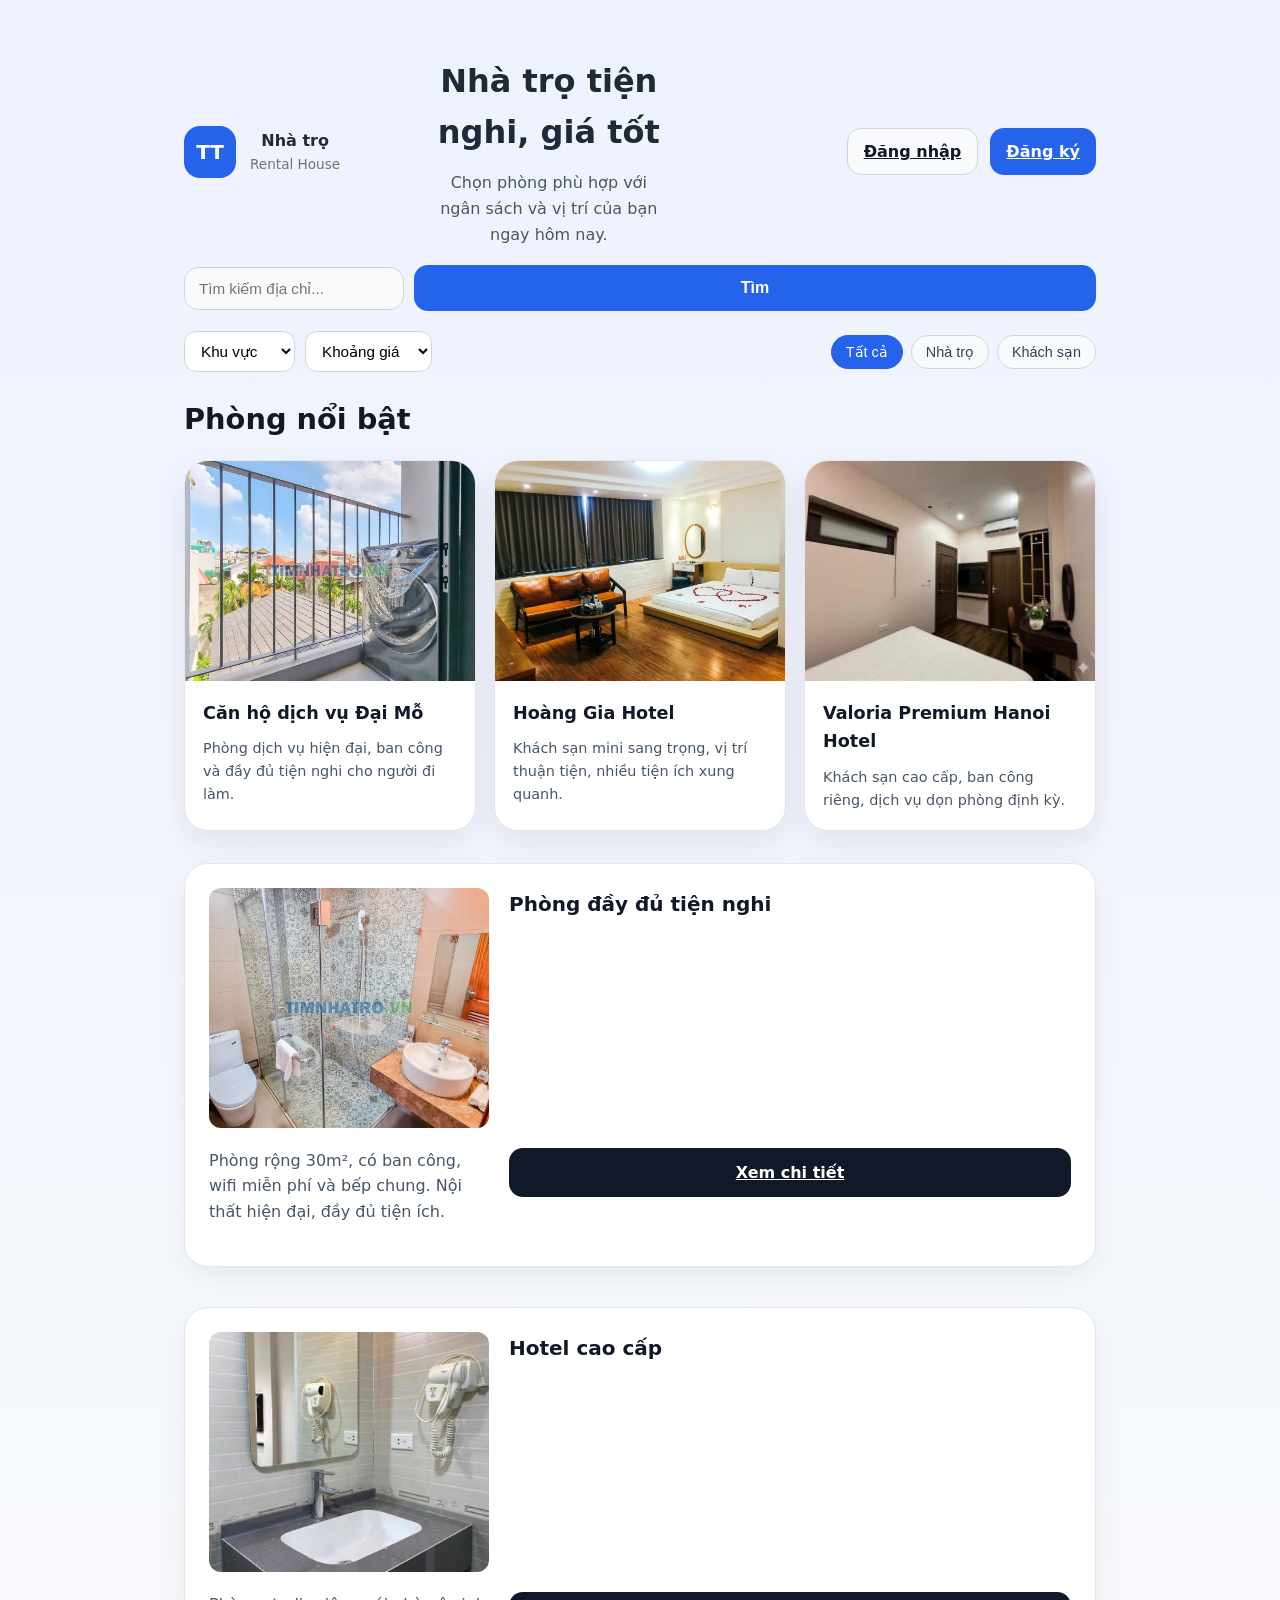
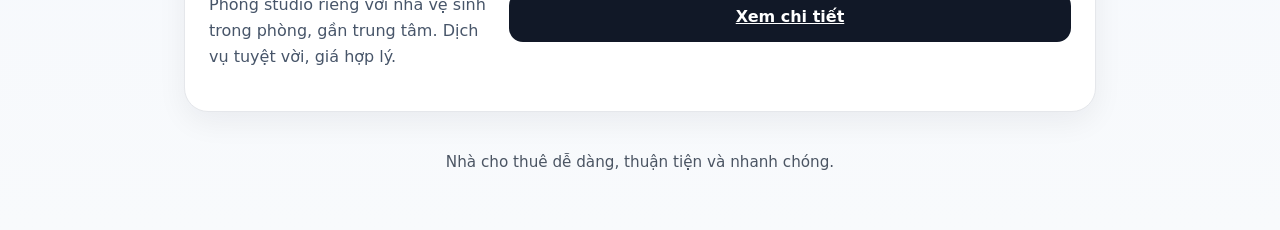
==== commit 68fae72e: "sửa lại logo" ====
--- a/rental-house/index.html
+++ b/rental-house/index.html
@@ -12,7 +12,7 @@
         <header>
             <div class="top-row">
                 <div class="logo-brand">
-                    <div class="logo-icon">NH</div>
+                    <div class="logo-icon">TT</div>
                     <div class="logo-text">
                         <strong>Nhà trọ</strong>
                         <span>Rental House</span>
@@ -22,7 +22,7 @@
                     <h1>Nhà trọ tiện nghi, giá tốt</h1>
                     <p>Chọn phòng phù hợp với ngân sách và vị trí của bạn ngay hôm nay.</p>
                 </div>
-                <div class="top-actions">
+                <div class="top-actions" id="top-actions">
                     <a class="button secondary" href="logion and profile/login.html">Đăng nhập</a>
                     <a class="button primary" href="logion and profile/register.html">Đăng ký</a>
                 </div>
@@ -116,5 +116,6 @@
     <script src="assets/js/favorites.js"></script>
     <script src="assets/js/filters.js"></script>
     <script src="assets/js/room-detail.js"></script>
+    <script src="assets/js/auth.js"></script>
 </body>
 </html>
--- a/rental-house/assets/css/style.css
+++ b/rental-house/assets/css/style.css
@@ -258,7 +258,27 @@
 }
 
 .hero-text {
-    max-width: 70%;
+    flex: 2 1 60%;
+    max-width: 80%;
+}
+
+/* Header avatar shown in top actions */
+.header-avatar {
+    width: 40px;
+    height: 40px;
+    border-radius: 50%;
+    background: #e0e7ff;
+    color: #3730a3;
+    display: grid;
+    place-items: center;
+    font-weight: 700;
+}
+
+.top-actions .user-info {
+    display: flex;
+    align-items: center;
+    gap: 8px;
+    margin-right: 6px;
 }
 
 .search-row {
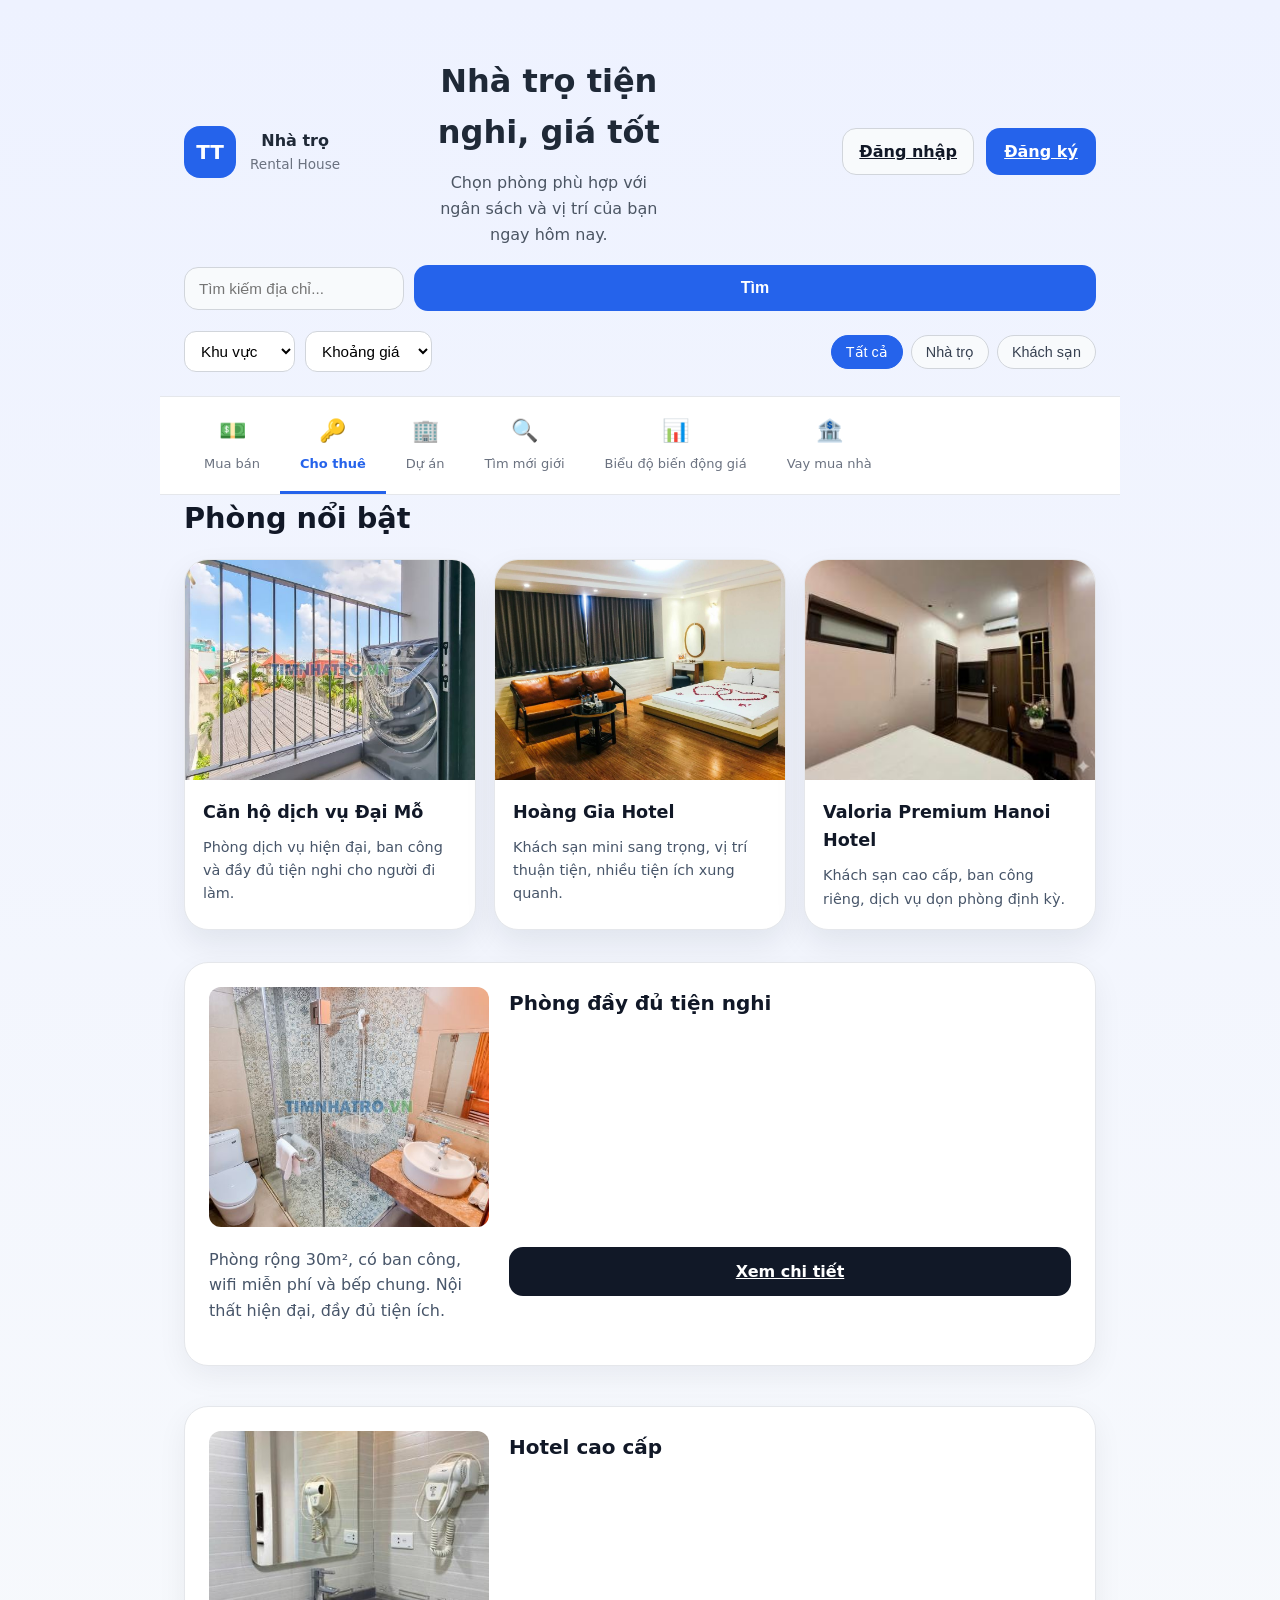
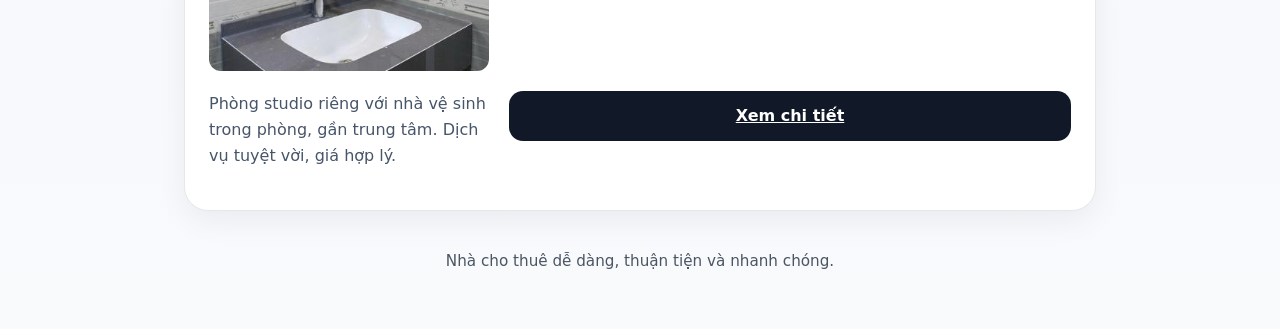
==== commit d2574c62: "them expenses, sua room cua js và FOL list, logion và index" ====
--- a/rental-house/index.html
+++ b/rental-house/index.html
@@ -25,6 +25,7 @@
                 <div class="top-actions" id="top-actions">
                     <a class="button secondary" href="logion and profile/login.html">Đăng nhập</a>
                     <a class="button primary" href="logion and profile/register.html">Đăng ký</a>
+                    <a class="button management" href="#management-menu">Công cụ quản lý</a>
                 </div>
             </div>
 
@@ -58,6 +59,33 @@
                 </div>
             </div>
         </header>
+
+        <nav class="category-menu">
+            <div class="category-item">
+                <span class="category-icon">💵</span>
+                <span>Mua bán</span>
+            </div>
+            <div class="category-item active">
+                <span class="category-icon">🔑</span>
+                <span>Cho thuê</span>
+            </div>
+            <div class="category-item">
+                <span class="category-icon">🏢</span>
+                <span>Dự án</span>
+            </div>
+            <div class="category-item">
+                <span class="category-icon">🔍</span>
+                <span>Tìm mới giới</span>
+            </div>
+            <div class="category-item">
+                <span class="category-icon">📊</span>
+                <span>Biểu độ biến động giá</span>
+            </div>
+            <div class="category-item">
+                <span class="category-icon">🏦</span>
+                <span>Vay mua nhà</span>
+            </div>
+        </nav>
 
         <main>
             <section class="featured-rooms">
--- a/rental-house/assets/css/style.css
+++ b/rental-house/assets/css/style.css
@@ -255,6 +255,19 @@
 .top-actions .button {
     width: auto;
     padding: 10px 16px;
+    min-width: 110px;
+}
+
+.top-actions .button.management {
+    background: #ffffff;
+    color: #0f172a;
+    border: 1px solid #d1d5db;
+    box-shadow: 0 4px 10px rgba(15, 23, 42, 0.08);
+}
+
+.top-actions .button.management:hover {
+    background: #f8fafc;
+    border-color: #a5b4fc;
 }
 
 .hero-text {
@@ -497,6 +510,38 @@
     color: #111827;
 }
 
+.listing-badge {
+    position: absolute;
+    top: 12px;
+    left: 12px;
+    background: #2563eb;
+    color: #ffffff;
+    border-radius: 999px;
+    padding: 6px 12px;
+    font-size: 0.78rem;
+    font-weight: 700;
+    text-transform: uppercase;
+    letter-spacing: 0.02em;
+}
+
+.listing-card {
+    position: relative;
+}
+
+.room-promotion {
+    display: inline-block;
+    margin-top: 12px;
+    padding: 12px 16px;
+    border-radius: 18px;
+    background: #eef2ff;
+    color: #1d4ed8;
+    font-weight: 600;
+}
+
+.room-promotion.hidden {
+    display: none;
+}
+
 .room-card-content p {
     font-size: 0.9rem;
     color: #6b7280;
@@ -511,6 +556,120 @@
 
 .room-card-link:hover .room-card-content h3 {
     color: #2563eb;
+}
+
+/* Category Menu */
+.category-menu {
+    display: flex;
+    gap: 0;
+    background: white;
+    border-top: 1px solid #e5e7eb;
+    border-bottom: 1px solid #e5e7eb;
+    overflow-x: auto;
+    scrollbar-width: none;
+    margin: 0 -24px;
+    padding: 0 24px;
+}
+
+.category-menu::-webkit-scrollbar {
+    display: none;
+}
+
+.category-item {
+    display: flex;
+    flex-direction: column;
+    align-items: center;
+    justify-content: center;
+    gap: 6px;
+    padding: 16px 20px;
+    cursor: pointer;
+    transition: all 0.3s ease;
+    flex-shrink: 0;
+    border-bottom: 3px solid transparent;
+    font-size: 13px;
+    color: #6b7280;
+    white-space: nowrap;
+    text-align: center;
+}
+
+.category-item:hover {
+    background-color: #f9fafb;
+    color: #374151;
+}
+
+.category-item.active {
+    border-bottom-color: #2563eb;
+    color: #2563eb;
+    font-weight: 600;
+}
+
+.category-item.management-category {
+    margin-left: auto;
+}
+
+.category-item.management-category:hover {
+    background-color: #eff6ff;
+}
+
+.category-icon {
+    font-size: 22px;
+}
+
+.management-menu {
+    margin-bottom: 48px;
+}
+
+.management-menu h2 {
+    font-size: 1.75rem;
+    margin-bottom: 28px;
+    color: #0f172a;
+}
+
+.management-grid {
+    display: grid;
+    grid-template-columns: repeat(auto-fit, minmax(240px, 1fr));
+    gap: 18px;
+}
+
+.management-card {
+    display: flex;
+    flex-direction: column;
+    align-items: center;
+    justify-content: center;
+    gap: 14px;
+    padding: 24px 20px;
+    background: #ffffff;
+    border: 1px solid #e5e7eb;
+    border-radius: 18px;
+    text-decoration: none;
+    color: inherit;
+    text-align: center;
+    transition: all 0.2s ease;
+    box-shadow: 0 2px 8px rgba(15, 23, 42, 0.04);
+}
+
+.management-card:hover {
+    transform: translateY(-4px);
+    box-shadow: 0 12px 24px rgba(15, 23, 42, 0.1);
+    border-color: #2563eb;
+}
+
+.management-icon {
+    font-size: 2.5rem;
+}
+
+.management-card h3 {
+    font-size: 1.1rem;
+    font-weight: 600;
+    margin: 0;
+    color: #0f172a;
+}
+
+.management-card p {
+    font-size: 0.85rem;
+    color: #6b7280;
+    margin: 0;
+    line-height: 1.4;
 }
 
 .card-featured {
--- a/rental-house/assets/css/rooms.css
+++ b/rental-house/assets/css/rooms.css
@@ -71,7 +71,62 @@
     background: #f8fafc;
     font-size: 0.95rem;
 }
-
+.management-menu {
+    margin-bottom: 48px;
+}
+
+.management-menu h2 {
+    font-size: 1.75rem;
+    margin-bottom: 28px;
+    color: #0f172a;
+}
+
+.management-grid {
+    display: grid;
+    grid-template-columns: repeat(auto-fit, minmax(240px, 1fr));
+    gap: 18px;
+}
+
+.management-card {
+    display: flex;
+    flex-direction: column;
+    align-items: center;
+    justify-content: center;
+    gap: 14px;
+    padding: 24px 20px;
+    background: #ffffff;
+    border: 1px solid #e5e7eb;
+    border-radius: 18px;
+    text-decoration: none;
+    color: inherit;
+    text-align: center;
+    transition: all 0.2s ease;
+    box-shadow: 0 2px 8px rgba(15, 23, 42, 0.04);
+}
+
+.management-card:hover {
+    transform: translateY(-4px);
+    box-shadow: 0 12px 24px rgba(15, 23, 42, 0.1);
+    border-color: #2563eb;
+}
+
+.management-icon {
+    font-size: 2.5rem;
+}
+
+.management-card h3 {
+    font-size: 1.1rem;
+    font-weight: 600;
+    margin: 0;
+    color: #0f172a;
+}
+
+.management-card p {
+    font-size: 0.85rem;
+    color: #6b7280;
+    margin: 0;
+    line-height: 1.4;
+}
 .featured-rooms {
     margin-bottom: 30px;
 }
